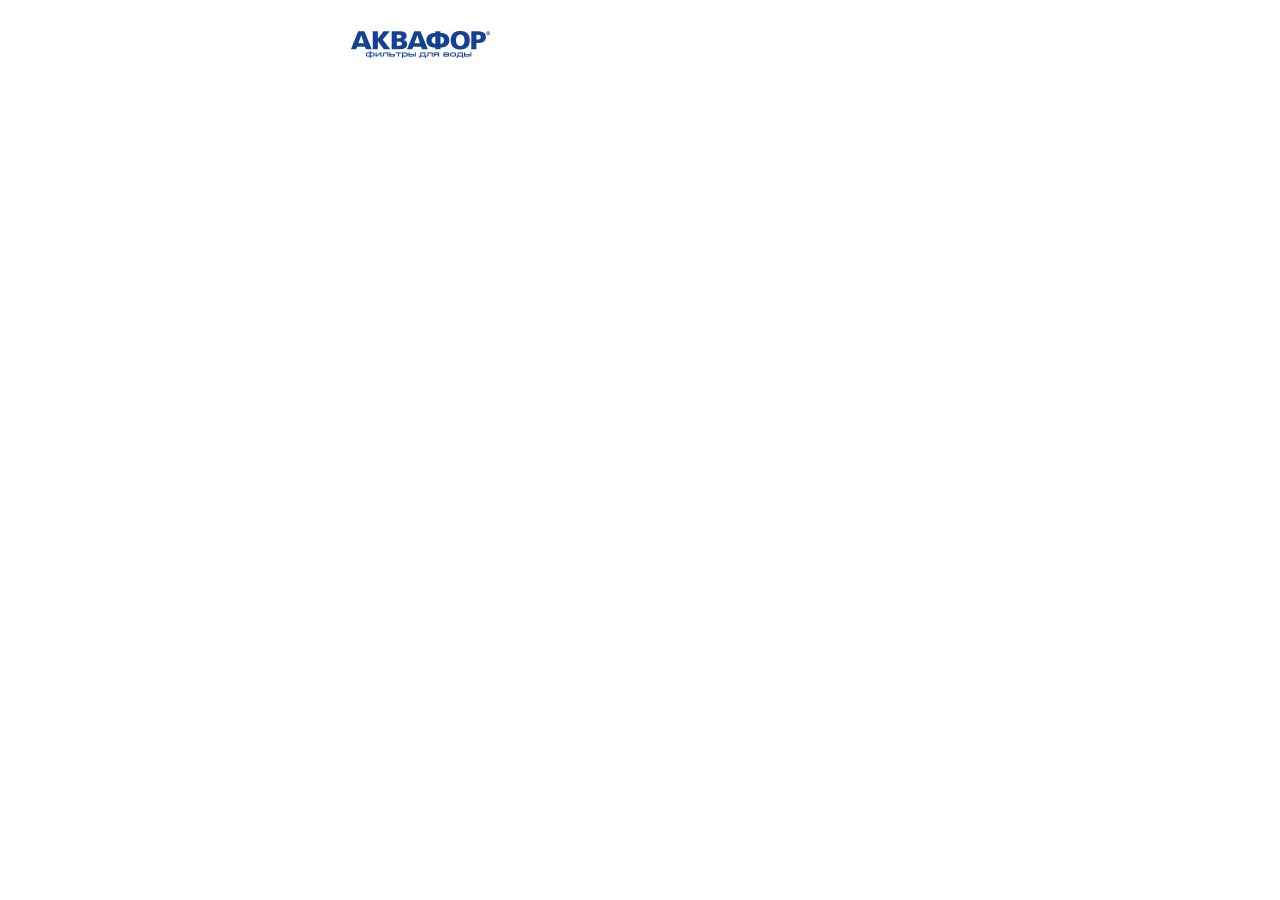
==== index.html @ 06a8fb25 "begin" ====
<!DOCTYPE html PUBLIC "-//W3C//DTD XHTML 1.0 Transitional//EN" "http://www.w3.org/TR/xhtml1/DTD/xhtml1-transitional.dtd">
<html xmlns="http://www.w3.org/1999/xhtml">
<head>
<meta http-equiv="Content-Type" content="text/html; charset=utf-8" />
    <!--[if !mso]><!-->
        <meta http-equiv="X-UA-Compatible" content="IE=edge" />
    <!--<![endif]-->
    <meta name="viewport" content="width=device-width, initial-scale=1.0">
    <title>Заголовок</title>
<!--[if gte mso 9]>
<xml>
<o:officedocumentsettings><o:allowpng/><o:pixelsperinch>96</o:pixelsperinch></o:officedocumentsettings>
</xml>
<![endif]-->
<link rel="stylesheet" type="text/css" href="styles.css" />
<style type="text/css">
#outlook a{
    padding:0;
}
.ExternalClass Class Override
.ExternalClass{
    width:100%;
}
.ExternalClass,
.ExternalClass p,
.ExternalClass span,
.ExternalClass font,
.ExternalClass td,
.ExternalClass div{
    line-height: 100%;
}
a {text-decoration:none!important;}
@media only screen and (max-width: 600px)  {

}
</style>
</head>
<body>
<center class="wrapper">
<div class="webkit">
<table class="outer" align="center" role="presentation" cellpadding="0" cellspacing="0" border="0" width="600">
<tr>
<td>
<table cellpadding="0" cellspacing="0" border="0" width="100%">
<tr>
    <td  width="150"  height="90"><a href="#" target="_blank"><img src="logo.png" alt="АКВАФОР" width="150" height="90" style="font-family: arial black, sanse-serif;font-weight: bold; font-size: 24px;color: #154194;line-height: 80px;" /></a></td>
    <td></td>
</tr>
</table>
</td>
</tr>
<tr>
<td class="full-width-image">

</td>
</tr>
</table>
</div>
</center>
</body>
</html>
---- styles.css ----
/* Basics */
body {
    margin: 0 !important;
    padding: 0;
    background-color: #ffffff;
    width:100% !important;
}
table {
    border-spacing: 0;
    mso-table-lspace:0pt;
    mso-table-rspace:0pt;
}
td {
    padding: 0;
}
img {
    border: 0;
    display: block;
    -ms-interpolation-mode:bicubic;
}
div[style*="margin: 16px 0"] { 
    margin:0 !important;
}
.wrapper {
    width: 100%;
    table-layout: fixed;
    -webkit-text-size-adjust: 100%;
    -ms-text-size-adjust: 100%;
    background-color: #ffffff;
}
.webkit {
    max-width: 600px;
    margin: 0 auto;
}
.outer {
Margin: 0 auto;
    width: 100%;
    max-width: 600px;
    border-collapse: collapse;
}
p {
    mso-line-height: exactly;
    Margin-top: 0;
    Margin-left: 0;
    Margin-right: 0;
}
/* Full image */
.img600 {
    width: 100%;
    max-width: 600px;
    height: auto;
}
.p1 {
text-align: left;
color: #202020;
font-size: 16px;
line-height: 28px;
margin-bottom: 20px;
font-weight: normal;
}
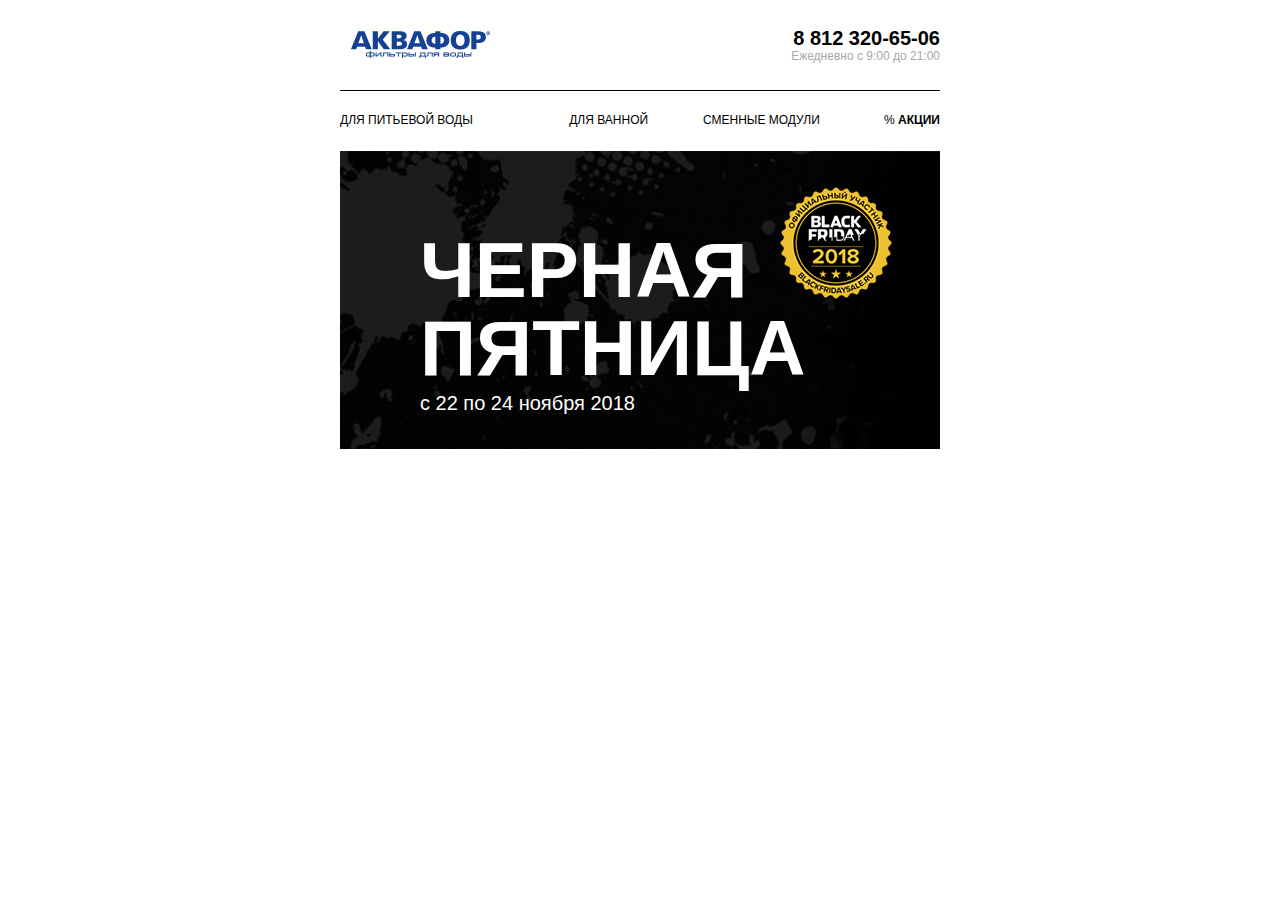
==== commit d9594489: "first block" ====
--- a/index.html
+++ b/index.html
@@ -40,18 +40,42 @@
 <div class="webkit">
 <table class="outer" align="center" role="presentation" cellpadding="0" cellspacing="0" border="0" width="600">
 <tr>
-<td>
+<td style="border-bottom-style: solid; border-bottom-color: #000000; border-bottom-width: 1px;">
 <table cellpadding="0" cellspacing="0" border="0" width="100%">
 <tr>
     <td  width="150"  height="90"><a href="#" target="_blank"><img src="logo.png" alt="АКВАФОР" width="150" height="90" style="font-family: arial black, sanse-serif;font-weight: bold; font-size: 24px;color: #154194;line-height: 80px;" /></a></td>
-    <td></td>
+    <td valign="middle" align="right"><span class="tel">8 812 320-65-06</span><br />
+   <span class="ras">Ежедневно с 9:00 до 21:00</span>     
+    </td>
 </tr>
 </table>
 </td>
 </tr>
 <tr>
-<td class="full-width-image">
+<td>
+<table cellpadding="0" cellspacing="0" border="0" width="100%">
+<tr>
+<td height="60" align="left" valign="middle" class="menu"><a href="#" target="_blank">Для питьевой воды</a></td>
+<td align="center" valign="middle" class="menu"><a href="#" target="_blank">Для ванной</a></td>
+<td align="center" valign="middle" class="menu"><a href="#" target="_blank">Сменные  модули</a></td>
+<td align="right" valign="middle" class="menu"><a href="#" target="_blank">% <b>АКЦИИ</b></a></td>
+</tr>
+</table>
+</td>
+</tr>
+<tr>
+<td bgcolor="#010303" valign="top" class="friday">
+<table cellpadding="0" cellspacing="0" border="0" width="100%">
+<tr>
+<td height="158" align="left" valign="bottom" style="padding-left: 80px;"><p class="h1">ЧЕрная</p></td>
+<td width="160" align="left" valign="bottom" style="padding-bottom: 10px;"><img src="bfri.png" alt="" width="112" height="112" /></td>
+</tr>
+<tr>
+<td colspan="2" height="140" align="left" valign="top" style="padding-left: 80px;"><p class="h1">пятница</p>
+<p class="h2">с 22 по 24 ноября 2018</p></td>
 
+</tr>
+</table>
 </td>
 </tr>
 </table>
--- a/styles.css
+++ b/styles.css
@@ -39,6 +39,7 @@
     border-collapse: collapse;
 }
 p {
+    font-family: Arial, "Helvetica Neue", Helvetica, sans-serif;
     mso-line-height: exactly;
     Margin-top: 0;
     Margin-left: 0;
@@ -57,4 +58,50 @@
 line-height: 28px;
 margin-bottom: 20px;
 font-weight: normal;
-}+}
+.tel {
+ text-align: right;
+color: #000000;
+  font-size: 20px;
+  font-family: "Arial";
+  font-weight: bold;
+  line-height: 22px;
+}
+.ras {
+ text-align: right;
+  font-size: 12px;
+  font-family: "Arial";
+  color: rgb(170, 164, 174);
+  line-height: 14px;
+font-weight: normal;   
+
+}
+.menu a {
+  font-size: 12px;
+  font-family: "Arial", sans-serif;
+  color: #000000;
+  text-transform: uppercase;
+  line-height: 2.333;
+text-decoration: none;
+}
+.friday {
+    background-image: url(bgi.jpg);
+background-color: #010303;
+}
+.h1 {
+  font-size: 78px;
+  font-family: "Arial", sans-serif;
+  color: #ffffff;
+  font-weight: bold;
+  text-transform: uppercase;
+  line-height: 78px;
+  Margin-bottom: 0px;
+}
+.h2 {
+  font-size: 20px;
+  font-family: "Arial", sans-serif;
+  color: #ffffff;
+  font-weight: normal;
+  line-height: 32px;
+  Margin-bottom: 0px;
+}
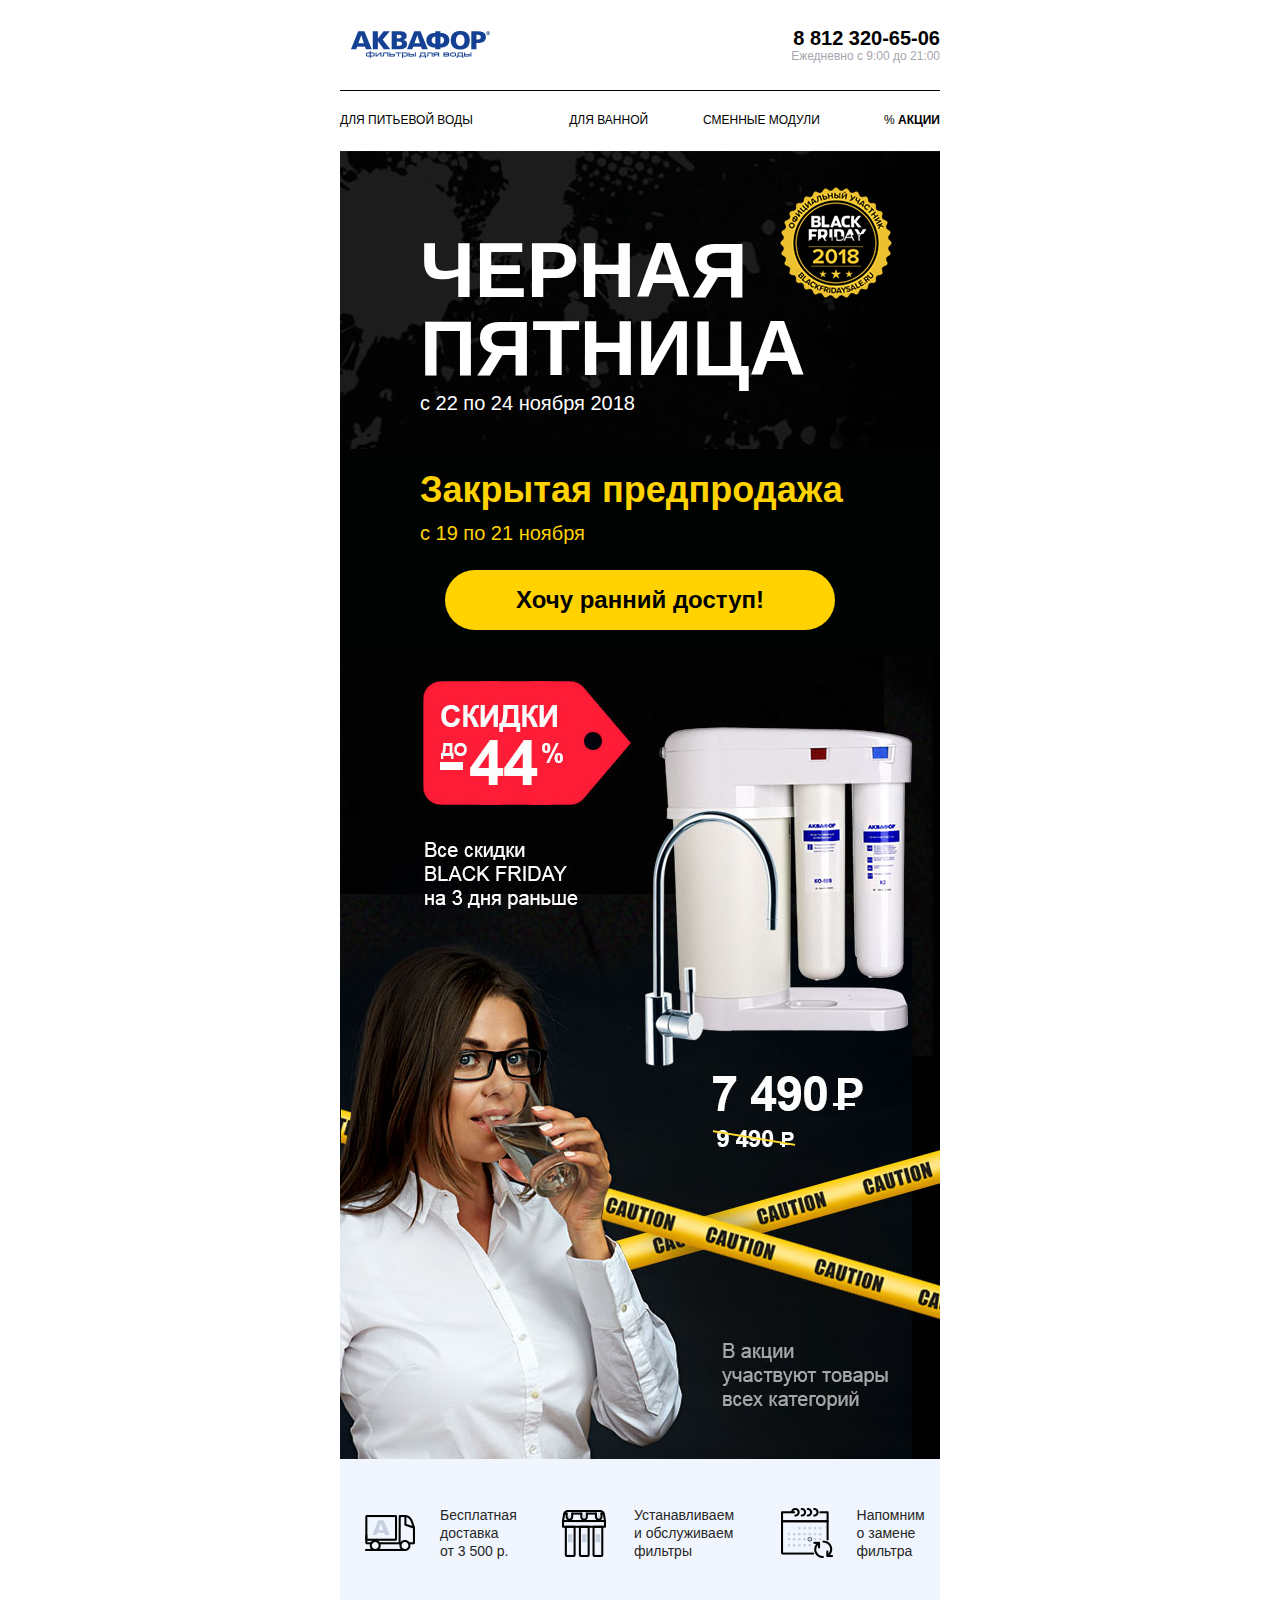
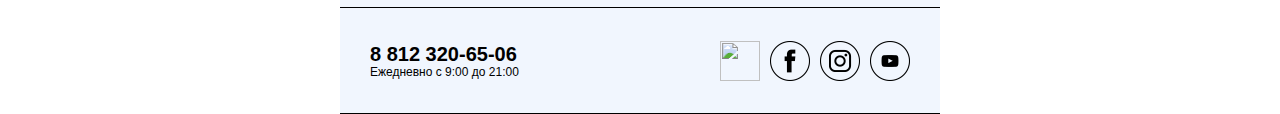
==== commit 3adba7fc: "finish" ====
--- a/index.html
+++ b/index.html
@@ -73,11 +73,75 @@
 <tr>
 <td colspan="2" height="140" align="left" valign="top" style="padding-left: 80px;"><p class="h1">пятница</p>
 <p class="h2">с 22 по 24 ноября 2018</p></td>
-
 </tr>
 </table>
 </td>
 </tr>
+<tr>
+<td bgcolor="#010303" valign="top">
+<table cellpadding="0" cellspacing="0" border="0" width="100%">
+<tr>
+<td align="left" valign="top" style="padding-left: 80px;padding-top: 20px;"><p class="h3">Закрытая предпродажа</p>
+<p class="h4">с 19 по 21 ноября</p></td>
+</tr>
+<tr>
+<td bgcolor="#010303" valign="middle" align="center" height="110">
+<center>
+<table cellpadding="0" cellspacing="0" border="0" width="390" align="center"> 
+<tr>
+       <td class="but" align="center" valign="middle"><a href="#" target="_blank" >Хочу ранний доступ!</a></td>
+   </tr>   
+</table>   
+</center>
+</td></tr>
+</table>
+</td>
+</tr>
+<tr>
+    <td bgcolor="#010303" valign="top" height="804" ><img src="img.jpg" alt="" class="img600" width="600" height="804" /></td>
+</tr>
+<tr>
+    <td bgcolor="#f1f6fe" valign="top"  style="border-bottom-style: solid; border-bottom-color: #000000; border-bottom-width: 1px;">
+<center>
+<table cellpadding="0" cellspacing="0" border="0" width="100%" align="center"> 
+<tr>
+<td height="148" width="100" align="center" valign="middle"><img src="car.png" alt="" width="50" height="36" /></td>
+<td align="center" valign="middle"><p class="p2">Бесплатная <br />
+доставка <br />
+от 3 500 р.</p></td>
+<td height="148" width="100" align="center" valign="middle"><img src="inst.png" alt="" width="44" height="47" /></td>
+<td align="center" valign="middle"><p class="p2">Устанавливаем <br />
+и обслуживаем <br />
+фильтры</p></td>
+<td height="148" width="100" align="center" valign="middle"><img src="cal.png" alt="" width="52" height="50" /></td>
+<td align="center" valign="middle"><p class="p2">Напомним <br />
+о замене<br /> 
+фильтра</p></td>
+</tr>
+</table>
+</center>  
+    </td>
+</tr>
+<tr>
+    <td bgcolor="#f1f6fe" valign="top"  style="border-bottom-style: solid; border-bottom-color: #000000; border-bottom-width: 1px;">
+<center>
+<table cellpadding="0" cellspacing="0" border="0" width="540" align="center"> 
+<tr>
+<td height="105" valign="middle" align="left"><span class="tel2">8 812 320-65-06</span><br />
+<span class="ras2">Ежедневно с 9:00 до 21:00</span>     
+</td>
+<td width="50" valign="middle" align="center"><a href="#" target="_blank"><img src="Vkontakte.png" alt="" width="40" height="40" /></a>
+</td>
+<td width="50" valign="middle" align="center"><a href="#" target="_blank"><img src="Facebook.png" alt="" width="40" height="40" /></a>
+</td>
+<td width="50" valign="middle" align="center"><a href="#" target="_blank"><img src="Instagram.png" alt="" width="40" height="40" /></a>
+</td>
+<td  width="45" valign="middle" align="right"><a href="#" target="_blank"><img src="Youtube.png" alt="" width="40" height="40" /></a>
+</td>
+</tr>
+</table>
+</center>
+</td></tr>
 </table>
 </div>
 </center>
--- a/styles.css
+++ b/styles.css
@@ -74,7 +74,6 @@
   color: rgb(170, 164, 174);
   line-height: 14px;
 font-weight: normal;   
-
 }
 .menu a {
   font-size: 12px;
@@ -89,6 +88,7 @@
 background-color: #010303;
 }
 .h1 {
+    text-align: left;
   font-size: 78px;
   font-family: "Arial", sans-serif;
   color: #ffffff;
@@ -98,6 +98,7 @@
   Margin-bottom: 0px;
 }
 .h2 {
+    text-align: left;
   font-size: 20px;
   font-family: "Arial", sans-serif;
   color: #ffffff;
@@ -105,3 +106,60 @@
   line-height: 32px;
   Margin-bottom: 0px;
 }
+.h3 {
+    text-align: left;
+  font-size: 36px;
+  font-family: "Arial", sans-serif;
+  color: #ffd200;
+  font-weight: bold;
+  line-height: 42px;
+  Margin-bottom: 10px;
+}
+.h4 {
+    text-align: left;
+  font-size: 20px;
+  font-family: "Arial", sans-serif;
+  color: #ffd200;
+  font-weight: normal;
+  line-height: 24px;
+  Margin-bottom: 0px;
+}
+.but {
+ background-color: #ffd200;
+ border-radius:30px;
+ height: 60px;    
+}
+.but a {
+    display: block;
+  font-size: 24px;
+  line-height: 60px;
+  width: 390;
+  font-family: "Arial", sans-serif;
+  color: #000000;
+font-weight: bold;;
+text-decoration: none;    
+}
+.p2 {
+text-align: left;
+color: #272727;
+font-size: 14px;
+line-height: 18px;
+margin-bottom: 0px;
+font-weight: normal;
+}
+.tel2 {
+ text-align: right;
+color: #000000;
+  font-size: 20px;
+  font-family: "Arial";
+  font-weight: bold;
+  line-height: 22px;
+}
+.ras2 {
+ text-align: right;
+  font-size: 12px;
+  font-family: "Arial";
+  color:  #000000;
+  line-height: 14px;
+font-weight: normal;   
+}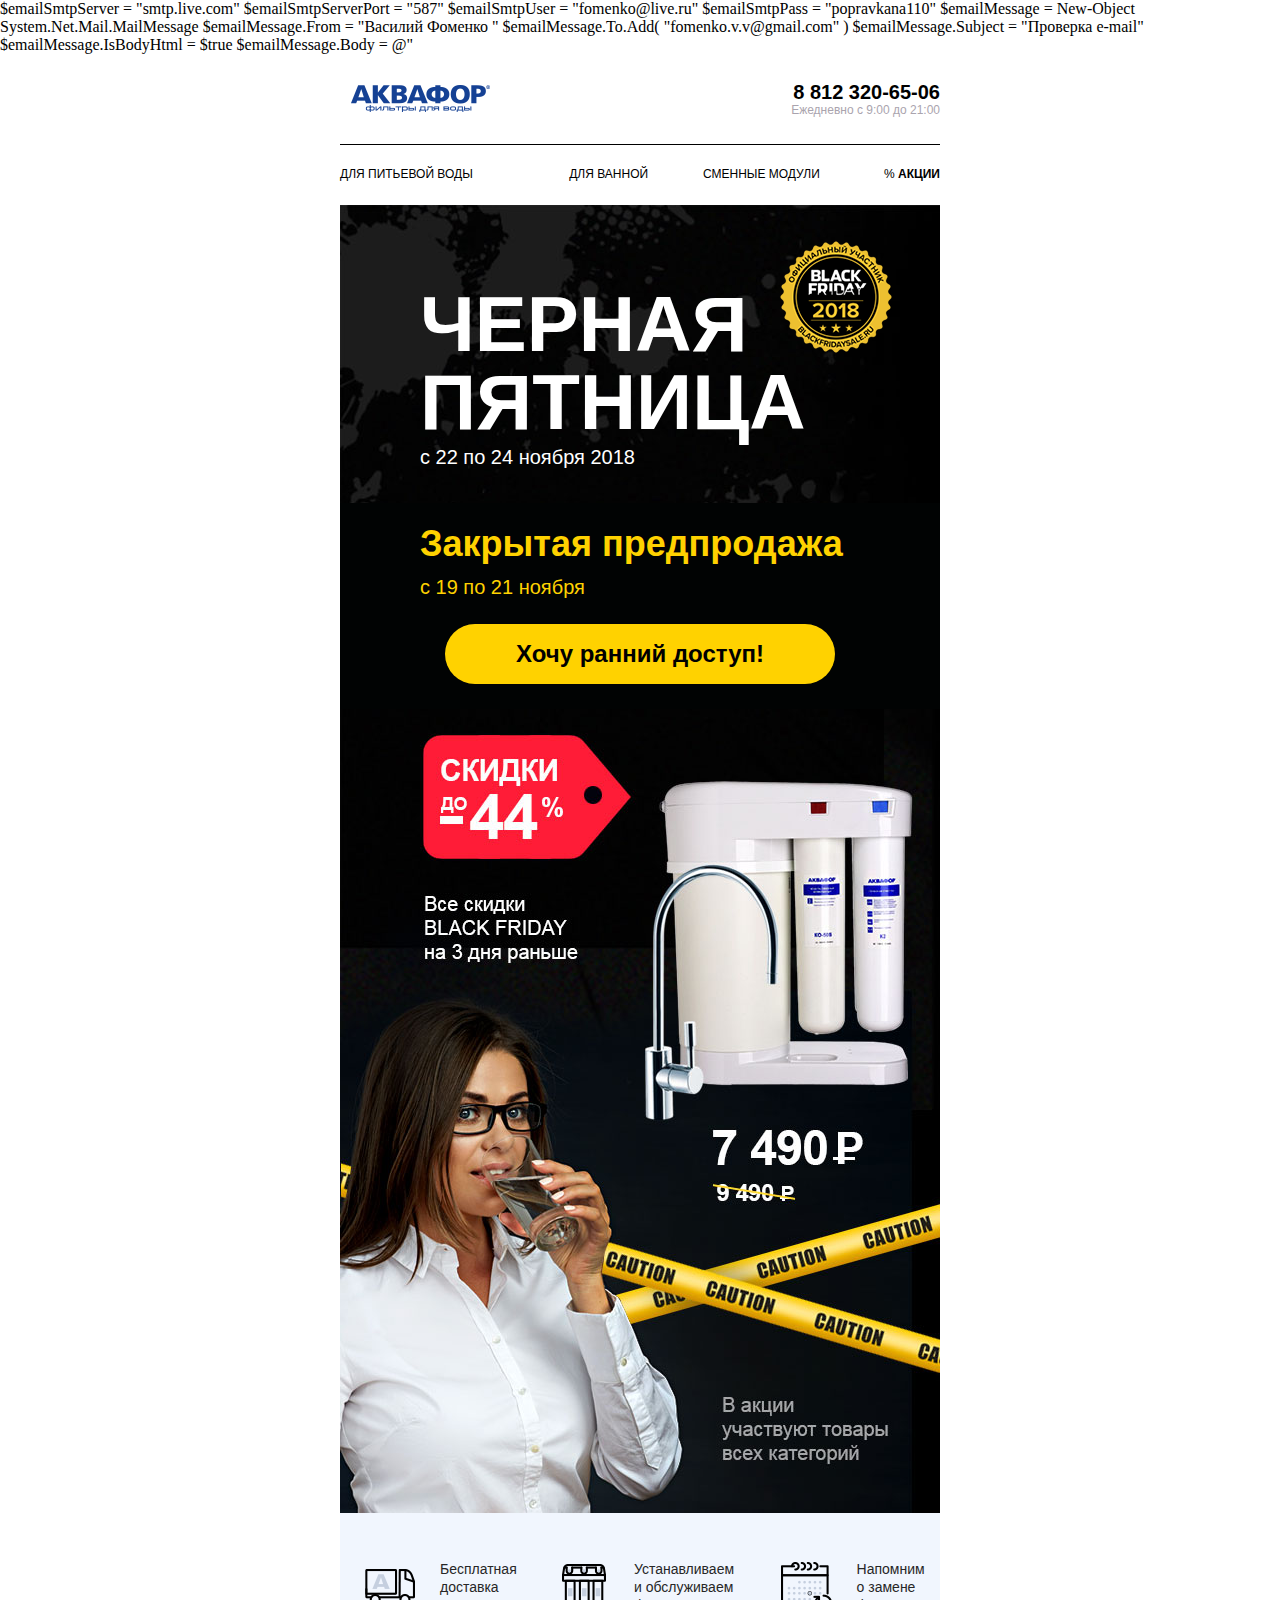
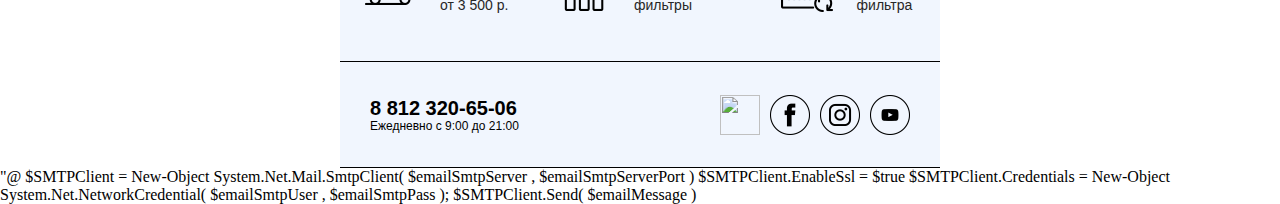
==== commit 64c79f2d: "email2" ====
--- a/index.html
+++ b/index.html
@@ -1,25 +1,38 @@
+$emailSmtpServer = "smtp.live.com"
+$emailSmtpServerPort = "587"
+$emailSmtpUser = "fomenko@live.ru"
+$emailSmtpPass = "popravkana110"
+ 
+$emailMessage = New-Object System.Net.Mail.MailMessage
+$emailMessage.From = "Василий Фоменко <fomenko@live.ru>"
+$emailMessage.To.Add( "fomenko.v.v@gmail.com" )
+$emailMessage.Subject = "Проверка e-mail"
+$emailMessage.IsBodyHtml = $true
+$emailMessage.Body = @"
 <!DOCTYPE html PUBLIC "-//W3C//DTD XHTML 1.0 Transitional//EN" "http://www.w3.org/TR/xhtml1/DTD/xhtml1-transitional.dtd">
 <html xmlns="http://www.w3.org/1999/xhtml">
 <head>
 <meta http-equiv="Content-Type" content="text/html; charset=utf-8" />
-    <!--[if !mso]><!-->
-        <meta http-equiv="X-UA-Compatible" content="IE=edge" />
-    <!--<![endif]-->
-    <meta name="viewport" content="width=device-width, initial-scale=1.0">
-    <title>Заголовок</title>
+<!--[if !mso]><!-->
+<meta http-equiv="X-UA-Compatible" content="IE=edge" />
+<!--<![endif]-->
+<meta name="viewport" content="width=device-width, initial-scale=1.0">
+<title>Заголовок</title>
 <!--[if gte mso 9]>
 <xml>
 <o:officedocumentsettings><o:allowpng/><o:pixelsperinch>96</o:pixelsperinch></o:officedocumentsettings>
 </xml>
 <![endif]-->
-<link rel="stylesheet" type="text/css" href="styles.css" />
+<style type="text/css">
+
+</style>
 <style type="text/css">
 #outlook a{
-    padding:0;
+padding:0;
 }
 .ExternalClass Class Override
 .ExternalClass{
-    width:100%;
+width:100%;
 }
 .ExternalClass,
 .ExternalClass p,
@@ -27,70 +40,67 @@
 .ExternalClass font,
 .ExternalClass td,
 .ExternalClass div{
-    line-height: 100%;
+line-height: 100%;
 }
-a {text-decoration:none!important;}
-@media only screen and (max-width: 600px)  {
-
-}
+a {text-decoration:none;}
 </style>
 </head>
-<body>
-<center class="wrapper">
-<div class="webkit">
-<table class="outer" align="center" role="presentation" cellpadding="0" cellspacing="0" border="0" width="600">
+<body style="margin-top:0 !important;margin-bottom:0 !important;margin-right:0 !important;margin-left:0 !important;padding-top:0;padding-bottom:0;padding-right:0;padding-left:0;background-color:#ffffff;width:100% !important;" >
+<center class="wrapper" style="width:100%;table-layout:fixed;-webkit-text-size-adjust:100%;-ms-text-size-adjust:100%;background-color:#ffffff;" >
+<div class="webkit" style="max-width:600px;margin-top:0;margin-bottom:0;margin-right:auto;margin-left:auto;" >
+<table class="outer" align="center" role="presentation" cellpadding="0" cellspacing="0" border="0" width="600" style="border-spacing:0;mso-table-lspace:0pt;mso-table-rspace:0pt;Margin:0 auto;width:100%;max-width:600px;border-collapse:collapse;" >
 <tr>
-<td style="border-bottom-style: solid; border-bottom-color: #000000; border-bottom-width: 1px;">
-<table cellpadding="0" cellspacing="0" border="0" width="100%">
+<td style="border-bottom-style:solid;border-bottom-color:#000000;border-bottom-width:1px;padding-top:0;padding-bottom:0;padding-right:0;padding-left:0;" >
+<table cellpadding="0" cellspacing="0" border="0" width="100%" style="border-spacing:0;mso-table-lspace:0pt;mso-table-rspace:0pt;" >
 <tr>
-    <td  width="150"  height="90"><a href="#" target="_blank"><img src="logo.png" alt="АКВАФОР" width="150" height="90" style="font-family: arial black, sanse-serif;font-weight: bold; font-size: 24px;color: #154194;line-height: 80px;" /></a></td>
-    <td valign="middle" align="right"><span class="tel">8 812 320-65-06</span><br />
-   <span class="ras">Ежедневно с 9:00 до 21:00</span>     
-    </td>
+<td  width="150"  height="90" style="padding-top:0;padding-bottom:0;padding-right:0;padding-left:0;" ><a href="#" target="_blank" style="text-decoration:none;" ><img src="logo.png" alt="АКВАФОР" width="150" height="90" style="font-family:arial black, sanse-serif;font-weight:bold;font-size:24px;color:#154194;line-height:80px;border-width:0;display:block;-ms-interpolation-mode:bicubic;" /></a></td>
+<td valign="middle" align="right" style="padding-top:0;padding-bottom:0;padding-right:0;padding-left:0;" ><span class="tel" style="text-align:right;color:#000000;font-size:20px;font-family:'Arial';font-weight:bold;line-height:22px;" >8 812 320-65-06</span><br />
+<span class="ras" style="text-align:right;font-size:12px;font-family:'Arial';color:rgb(170, 164, 174);line-height:14px;font-weight:normal;" >Ежедневно с 9:00 до 21:00</span>     
+</td>
 </tr>
 </table>
 </td>
 </tr>
 <tr>
-<td>
-<table cellpadding="0" cellspacing="0" border="0" width="100%">
+<td style="padding-top:0;padding-bottom:0;padding-right:0;padding-left:0;" >
+<table cellpadding="0" cellspacing="0" border="0" width="100%" style="border-spacing:0;mso-table-lspace:0pt;mso-table-rspace:0pt;" >
 <tr>
-<td height="60" align="left" valign="middle" class="menu"><a href="#" target="_blank">Для питьевой воды</a></td>
-<td align="center" valign="middle" class="menu"><a href="#" target="_blank">Для ванной</a></td>
-<td align="center" valign="middle" class="menu"><a href="#" target="_blank">Сменные  модули</a></td>
-<td align="right" valign="middle" class="menu"><a href="#" target="_blank">% <b>АКЦИИ</b></a></td>
+<td height="60" align="left" valign="middle" class="menu" style="padding-top:0;padding-bottom:0;padding-right:0;padding-left:0;" ><a href="#" target="_blank" style="font-size:12px;font-family:'Arial', sans-serif;color:#000000;text-transform:uppercase;line-height:2.333;text-decoration:none;" >Для питьевой воды</a></td>
+<td align="center" valign="middle" class="menu" style="padding-top:0;padding-bottom:0;padding-right:0;padding-left:0;" ><a href="#" target="_blank" style="font-size:12px;font-family:'Arial', sans-serif;color:#000000;text-transform:uppercase;line-height:2.333;text-decoration:none;" >Для ванной</a></td>
+<td align="center" valign="middle" class="menu" style="padding-top:0;padding-bottom:0;padding-right:0;padding-left:0;" ><a href="#" target="_blank" style="font-size:12px;font-family:'Arial', sans-serif;color:#000000;text-transform:uppercase;line-height:2.333;text-decoration:none;" >Сменные  модули</a></td>
+<td align="right" valign="middle" class="menu" style="padding-top:0;padding-bottom:0;padding-right:0;padding-left:0;" ><a href="#" target="_blank" style="font-size:12px;font-family:'Arial', sans-serif;color:#000000;text-transform:uppercase;line-height:2.333;text-decoration:none;" >% <b>АКЦИИ</b></a></td>
 </tr>
 </table>
 </td>
 </tr>
 <tr>
-<td bgcolor="#010303" valign="top" class="friday">
-<table cellpadding="0" cellspacing="0" border="0" width="100%">
+<td bgcolor="#010303" valign="top" class="friday" style="padding-top:0;padding-bottom:0;padding-right:0;padding-left:0;background-image:url(bgi.jpg);background-color:#010303;" >
+<table cellpadding="0" cellspacing="0" border="0" width="100%" style="border-spacing:0;mso-table-lspace:0pt;mso-table-rspace:0pt;" >
 <tr>
-<td height="158" align="left" valign="bottom" style="padding-left: 80px;"><p class="h1">ЧЕрная</p></td>
-<td width="160" align="left" valign="bottom" style="padding-bottom: 10px;"><img src="bfri.png" alt="" width="112" height="112" /></td>
+<td height="158" align="left" valign="bottom" style="padding-left:80px;padding-top:0;padding-bottom:0;padding-right:0;" ><p class="h1" style="mso-line-height:exactly;Margin-top:0;Margin-left:0;Margin-right:0;text-align:left;font-size:78px;font-family:'Arial', sans-serif;color:#ffffff;font-weight:bold;text-transform:uppercase;line-height:78px;Margin-bottom:0px;" >ЧЕрная</p></td>
+<td width="160" align="left" valign="bottom" style="padding-bottom:10px;padding-top:0;padding-right:0;padding-left:0;" ><img src="bfri.png" alt="" width="112" height="112" style="border-width:0;display:block;-ms-interpolation-mode:bicubic;" /></td>
 </tr>
 <tr>
-<td colspan="2" height="140" align="left" valign="top" style="padding-left: 80px;"><p class="h1">пятница</p>
-<p class="h2">с 22 по 24 ноября 2018</p></td>
+<td colspan="2" height="140" align="left" valign="top" style="padding-left:80px;padding-top:0;padding-bottom:0;padding-right:0;" ><p class="h1" style="mso-line-height:exactly;Margin-top:0;Margin-left:0;Margin-right:0;text-align:left;font-size:78px;font-family:'Arial', sans-serif;color:#ffffff;font-weight:bold;text-transform:uppercase;line-height:78px;Margin-bottom:0px;" >пятница</p>
+<p class="h2" style="mso-line-height:exactly;Margin-top:0;Margin-left:0;Margin-right:0;text-align:left;font-size:20px;font-family:'Arial', sans-serif;color:#ffffff;font-weight:normal;line-height:32px;Margin-bottom:0px;" >с 22 по 24 ноября 2018</p></td>
 </tr>
 </table>
 </td>
 </tr>
 <tr>
-<td bgcolor="#010303" valign="top">
-<table cellpadding="0" cellspacing="0" border="0" width="100%">
+<td bgcolor="#010303" valign="top" style="padding-top:0;padding-bottom:0;padding-right:0;padding-left:0;" >
+<table cellpadding="0" cellspacing="0" border="0" width="100%" style="border-spacing:0;mso-table-lspace:0pt;mso-table-rspace:0pt;" >
 <tr>
-<td align="left" valign="top" style="padding-left: 80px;padding-top: 20px;"><p class="h3">Закрытая предпродажа</p>
-<p class="h4">с 19 по 21 ноября</p></td>
+<td align="left" valign="top" style="padding-left:80px;padding-top:20px;padding-bottom:0;padding-right:0;" ><p class="h3" style="mso-line-height:exactly;Margin-top:0;Margin-left:0;Margin-right:0;text-align:left;font-size:36px;font-family:'Arial', sans-serif;color:#ffd200;font-weight:bold;line-height:42px;Margin-bottom:10px;" >Закрытая предпродажа</p>
+<p class="h4" style="mso-line-height:exactly;Margin-top:0;Margin-left:0;Margin-right:0;text-align:left;font-size:20px;font-family:'Arial', sans-serif;color:#ffd200;font-weight:normal;line-height:24px;Margin-bottom:0px;" >с 19 по 21 ноября</p></td>
 </tr>
 <tr>
-<td bgcolor="#010303" valign="middle" align="center" height="110">
+<td bgcolor="#010303" valign="middle" align="center" height="110" style="padding-top:0;padding-bottom:0;padding-right:0;padding-left:0;" >
 <center>
-<table cellpadding="0" cellspacing="0" border="0" width="390" align="center"> 
+<table cellpadding="0" cellspacing="0" border="0" width="390" align="center" style="border-spacing:0;mso-table-lspace:0pt;mso-table-rspace:0pt;" > 
 <tr>
-       <td class="but" align="center" valign="middle"><a href="#" target="_blank" >Хочу ранний доступ!</a></td>
-   </tr>   
+<td class="but" align="center" valign="middle" style="padding-top:0;padding-bottom:0;padding-right:0;padding-left:0;background-color:#ffd200;border-radius:30px;height:60px;" ><a href="#" target="_blank" style="display:block;font-size:24px;line-height:60px;width:390;font-family:'Arial', sans-serif;color:#000000;font-weight:bold;text-decoration:none;" >Хочу ранний доступ!</a></td>
+</tr>   
 </table>   
 </center>
 </td></tr>
@@ -98,45 +108,45 @@
 </td>
 </tr>
 <tr>
-    <td bgcolor="#010303" valign="top" height="804" ><img src="img.jpg" alt="" class="img600" width="600" height="804" /></td>
+<td bgcolor="#010303" valign="top" height="804" style="padding-top:0;padding-bottom:0;padding-right:0;padding-left:0;" ><img src="img.jpg" alt="" class="img600" width="600" height="804" style="border-width:0;display:block;-ms-interpolation-mode:bicubic;width:100%;max-width:600px;height:auto;" /></td>
 </tr>
 <tr>
-    <td bgcolor="#f1f6fe" valign="top"  style="border-bottom-style: solid; border-bottom-color: #000000; border-bottom-width: 1px;">
+<td bgcolor="#f1f6fe" valign="top" style="border-bottom-style:solid;border-bottom-color:#000000;border-bottom-width:1px;padding-top:0;padding-bottom:0;padding-right:0;padding-left:0;" >
 <center>
-<table cellpadding="0" cellspacing="0" border="0" width="100%" align="center"> 
+<table cellpadding="0" cellspacing="0" border="0" width="100%" align="center" style="border-spacing:0;mso-table-lspace:0pt;mso-table-rspace:0pt;" > 
 <tr>
-<td height="148" width="100" align="center" valign="middle"><img src="car.png" alt="" width="50" height="36" /></td>
-<td align="center" valign="middle"><p class="p2">Бесплатная <br />
+<td height="148" width="100" align="center" valign="middle" style="padding-top:0;padding-bottom:0;padding-right:0;padding-left:0;" ><img src="car.png" alt="" width="50" height="36" style="border-width:0;display:block;-ms-interpolation-mode:bicubic;" /></td>
+<td align="center" valign="middle" style="padding-top:0;padding-bottom:0;padding-right:0;padding-left:0;" ><p class="p2" style="font-family:Arial, 'Helvetica Neue', Helvetica, sans-serif;mso-line-height:exactly;Margin-top:0;Margin-left:0;Margin-right:0;text-align:left;color:#272727;font-size:14px;line-height:18px;margin-bottom:0px;font-weight:normal;" >Бесплатная <br />
 доставка <br />
 от 3 500 р.</p></td>
-<td height="148" width="100" align="center" valign="middle"><img src="inst.png" alt="" width="44" height="47" /></td>
-<td align="center" valign="middle"><p class="p2">Устанавливаем <br />
+<td height="148" width="100" align="center" valign="middle" style="padding-top:0;padding-bottom:0;padding-right:0;padding-left:0;" ><img src="inst.png" alt="" width="44" height="47" style="border-width:0;display:block;-ms-interpolation-mode:bicubic;" /></td>
+<td align="center" valign="middle" style="padding-top:0;padding-bottom:0;padding-right:0;padding-left:0;" ><p class="p2" style="font-family:Arial, 'Helvetica Neue', Helvetica, sans-serif;mso-line-height:exactly;Margin-top:0;Margin-left:0;Margin-right:0;text-align:left;color:#272727;font-size:14px;line-height:18px;margin-bottom:0px;font-weight:normal;" >Устанавливаем <br />
 и обслуживаем <br />
 фильтры</p></td>
-<td height="148" width="100" align="center" valign="middle"><img src="cal.png" alt="" width="52" height="50" /></td>
-<td align="center" valign="middle"><p class="p2">Напомним <br />
+<td height="148" width="100" align="center" valign="middle" style="padding-top:0;padding-bottom:0;padding-right:0;padding-left:0;" ><img src="cal.png" alt="" width="52" height="50" style="border-width:0;display:block;-ms-interpolation-mode:bicubic;" /></td>
+<td align="center" valign="middle" style="padding-top:0;padding-bottom:0;padding-right:0;padding-left:0;" ><p class="p2" style="font-family:Arial, 'Helvetica Neue', Helvetica, sans-serif;mso-line-height:exactly;Margin-top:0;Margin-left:0;Margin-right:0;text-align:left;color:#272727;font-size:14px;line-height:18px;margin-bottom:0px;font-weight:normal;" >Напомним <br />
 о замене<br /> 
 фильтра</p></td>
 </tr>
 </table>
 </center>  
-    </td>
+</td>
 </tr>
 <tr>
-    <td bgcolor="#f1f6fe" valign="top"  style="border-bottom-style: solid; border-bottom-color: #000000; border-bottom-width: 1px;">
+<td bgcolor="#f1f6fe" valign="top" style="border-bottom-style:solid;border-bottom-color:#000000;border-bottom-width:1px;padding-top:0;padding-bottom:0;padding-right:0;padding-left:0;" >
 <center>
-<table cellpadding="0" cellspacing="0" border="0" width="540" align="center"> 
+<table cellpadding="0" cellspacing="0" border="0" width="540" align="center" style="border-spacing:0;mso-table-lspace:0pt;mso-table-rspace:0pt;" > 
 <tr>
-<td height="105" valign="middle" align="left"><span class="tel2">8 812 320-65-06</span><br />
-<span class="ras2">Ежедневно с 9:00 до 21:00</span>     
+<td height="105" valign="middle" align="left" style="padding-top:0;padding-bottom:0;padding-right:0;padding-left:0;" ><span class="tel2" style="text-align:right;color:#000000;font-size:20px;font-family:'Arial';font-weight:bold;line-height:22px;" >8 812 320-65-06</span><br />
+<span class="ras2" style="text-align:right;font-size:12px;font-family:'Arial';color:#000000;line-height:14px;font-weight:normal;" >Ежедневно с 9:00 до 21:00</span>     
 </td>
-<td width="50" valign="middle" align="center"><a href="#" target="_blank"><img src="Vkontakte.png" alt="" width="40" height="40" /></a>
+<td width="50" valign="middle" align="center" style="padding-top:0;padding-bottom:0;padding-right:0;padding-left:0;" ><a href="#" target="_blank" style="text-decoration:none;" ><img src="Vkontakte.png" alt="" width="40" height="40" style="border-width:0;display:block;-ms-interpolation-mode:bicubic;" /></a>
 </td>
-<td width="50" valign="middle" align="center"><a href="#" target="_blank"><img src="Facebook.png" alt="" width="40" height="40" /></a>
+<td width="50" valign="middle" align="center" style="padding-top:0;padding-bottom:0;padding-right:0;padding-left:0;" ><a href="#" target="_blank" style="text-decoration:none;" ><img src="Facebook.png" alt="" width="40" height="40" style="border-width:0;display:block;-ms-interpolation-mode:bicubic;" /></a>
 </td>
-<td width="50" valign="middle" align="center"><a href="#" target="_blank"><img src="Instagram.png" alt="" width="40" height="40" /></a>
+<td width="50" valign="middle" align="center" style="padding-top:0;padding-bottom:0;padding-right:0;padding-left:0;" ><a href="#" target="_blank" style="text-decoration:none;" ><img src="Instagram.png" alt="" width="40" height="40" style="border-width:0;display:block;-ms-interpolation-mode:bicubic;" /></a>
 </td>
-<td  width="45" valign="middle" align="right"><a href="#" target="_blank"><img src="Youtube.png" alt="" width="40" height="40" /></a>
+<td  width="45" valign="middle" align="right" style="padding-top:0;padding-bottom:0;padding-right:0;padding-left:0;" ><a href="#" target="_blank" style="text-decoration:none;" ><img src="Youtube.png" alt="" width="40" height="40" style="border-width:0;display:block;-ms-interpolation-mode:bicubic;" /></a>
 </td>
 </tr>
 </table>
@@ -146,4 +156,11 @@
 </div>
 </center>
 </body>
-</html>+</html>
+"@
+ 
+$SMTPClient = New-Object System.Net.Mail.SmtpClient( $emailSmtpServer , $emailSmtpServerPort )
+$SMTPClient.EnableSsl = $true
+$SMTPClient.Credentials = New-Object System.Net.NetworkCredential( $emailSmtpUser , $emailSmtpPass );
+ 
+$SMTPClient.Send( $emailMessage )